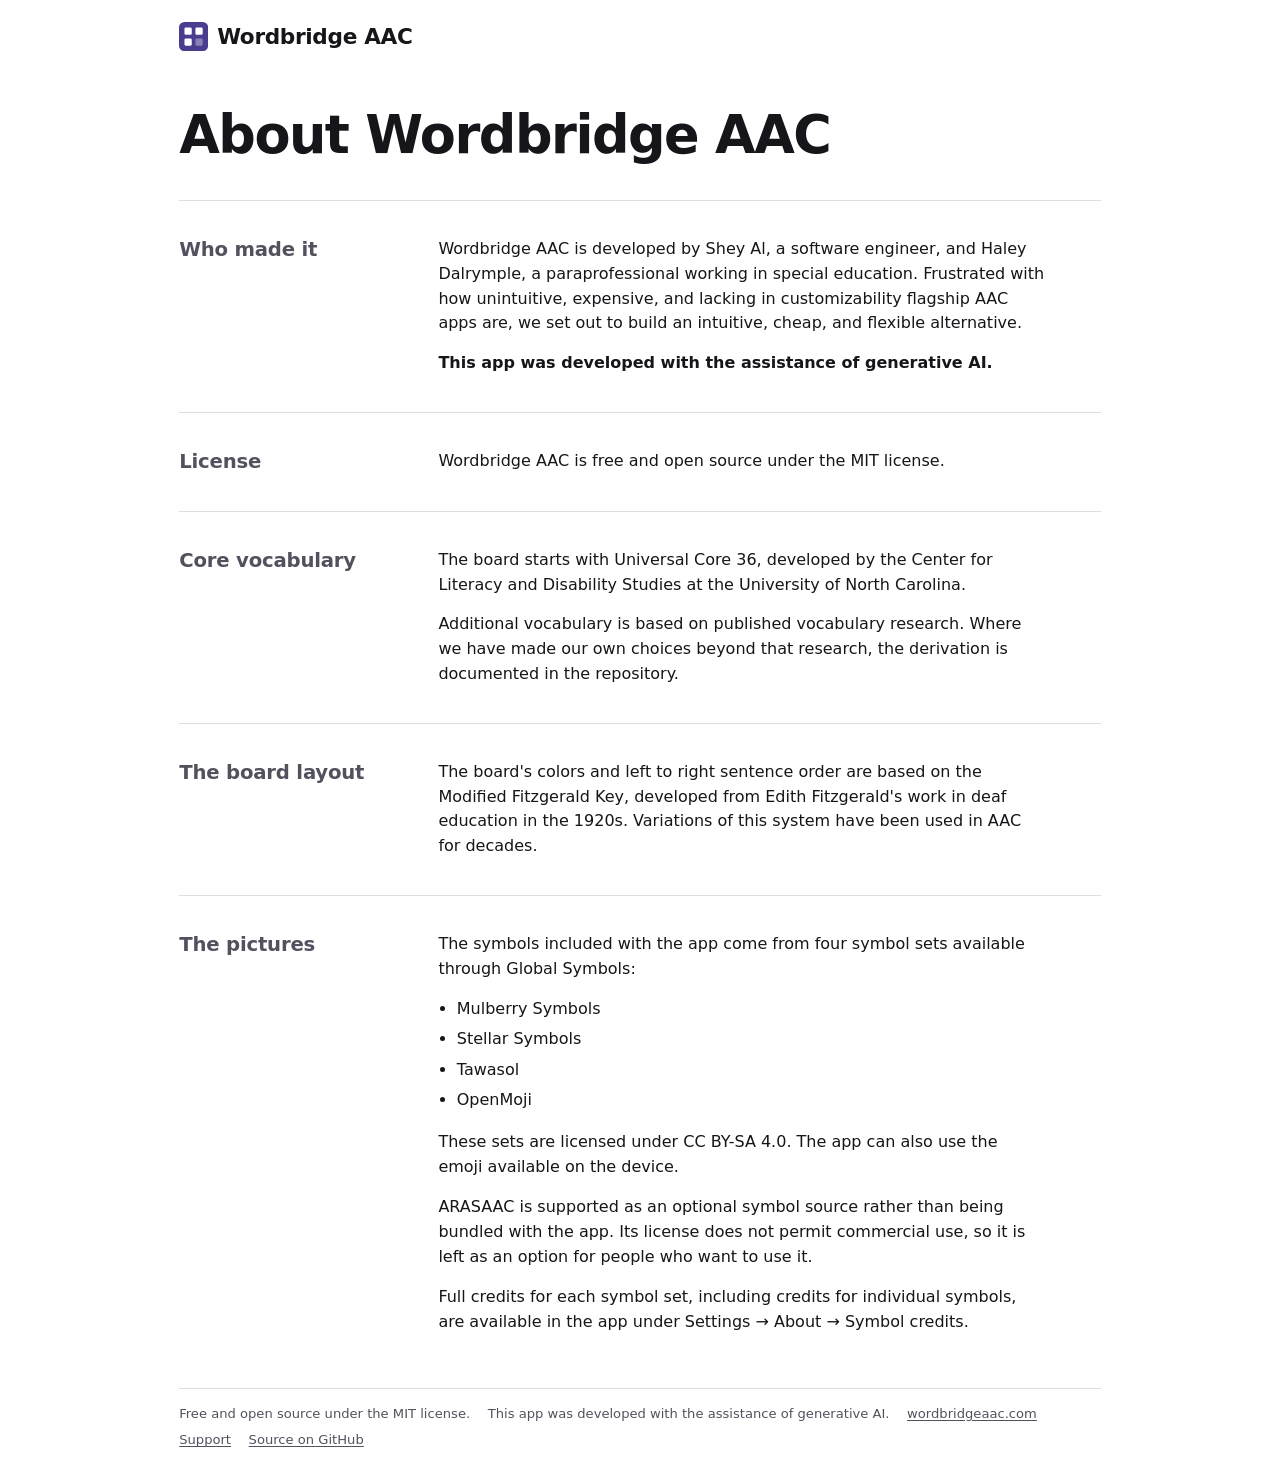
==== about.html @ fd73cfbd "Gave the long pages a heading rail so they stop hugging the left edge" ====
<!DOCTYPE html>
<html lang="en">
<head>
<meta charset="utf-8">
<meta name="viewport" content="width=device-width, initial-scale=1">
<title>About Wordbridge AAC</title>
<meta name="description" content="Who made Wordbridge AAC, what it is built on, and what it may be used under.">
<meta name="color-scheme" content="light dark">
<meta name="theme-color" content="#ffffff" media="(prefers-color-scheme: light)">
<meta name="theme-color" content="#101014" media="(prefers-color-scheme: dark)">

<meta property="og:type" content="website">
<meta property="og:title" content="About Wordbridge AAC">
<meta property="og:description" content="Who made Wordbridge AAC, what it is built on, and what it may be used under.">
<meta property="og:url" content="https://wordbridgeaac.com/about">

<link rel="icon" href="data:image/svg+xml,%3Csvg xmlns='http://www.w3.org/2000/svg' viewBox='0 0 32 32'%3E%3Crect width='32' height='32' rx='6' fill='%234a3d8f'/%3E%3Cg fill='%23fff'%3E%3Crect x='6' y='6' width='8' height='8' rx='1.5'/%3E%3Crect x='18' y='6' width='8' height='8' rx='1.5'/%3E%3Crect x='6' y='18' width='8' height='8' rx='1.5'/%3E%3Crect x='18' y='18' width='8' height='8' rx='1.5' fill-opacity='.35'/%3E%3C/g%3E%3C/svg%3E">

<link rel="stylesheet" href="site.css">
</head>
<body>

<a class="skip" href="#main">Skip to content</a>

<div class="page document">

  <header class="masthead">
    <a class="mark" href="/">
      <svg viewBox="0 0 32 32" role="img" aria-hidden="true" focusable="false">
        <rect width="32" height="32" rx="6" style="fill: var(--accent)"/>
        <g fill="#fff">
          <rect x="6" y="6" width="8" height="8" rx="1.5"/>
          <rect x="18" y="6" width="8" height="8" rx="1.5"/>
          <rect x="6" y="18" width="8" height="8" rx="1.5"/>
          <rect x="18" y="18" width="8" height="8" rx="1.5" fill-opacity=".35"/>
        </g>
      </svg>
      Wordbridge AAC
    </a>
  </header>

  <main class="prose" id="main">

    <h1>About Wordbridge AAC</h1>

    <section>
      <h2>Who made it</h2>
      <div>
        <p>Wordbridge AAC is developed by Shey Al, a software engineer, and Haley Dalrymple, a paraprofessional working in special education. Frustrated with how unintuitive, expensive, and lacking in customizability flagship AAC apps are, we set out to build an intuitive, cheap, and flexible alternative.</p>
        <p><strong>This app was developed with the assistance of generative AI.</strong></p>
      </div>
    </section>

    <section>
      <h2>License</h2>
      <div>
        <p>Wordbridge AAC is free and open source under the MIT license.</p>
      </div>
    </section>

    <section>
      <h2>Core vocabulary</h2>
      <div>
        <p>The board starts with Universal Core 36, developed by the Center for Literacy and Disability Studies at the University of North Carolina.</p>
        <p>Additional vocabulary is based on published vocabulary research. Where we have made our own choices beyond that research, the derivation is documented in the repository.</p>
      </div>
    </section>

    <section>
      <h2>The board layout</h2>
      <div>
        <p>The board's colors and left to right sentence order are based on the Modified Fitzgerald Key, developed from Edith Fitzgerald's work in deaf education in the 1920s. Variations of this system have been used in AAC for decades.</p>
      </div>
    </section>

    <section>
      <h2>The pictures</h2>
      <div>
        <p>The symbols included with the app come from four symbol sets available through Global Symbols:</p>
        <ul>
          <li>Mulberry Symbols</li>
          <li>Stellar Symbols</li>
          <li>Tawasol</li>
          <li>OpenMoji</li>
        </ul>
        <p>These sets are licensed under CC BY-SA 4.0. The app can also use the emoji available on the device.</p>
        <p>ARASAAC is supported as an optional symbol source rather than being bundled with the app. Its license does not permit commercial use, so it is left as an option for people who want to use it.</p>
        <p>Full credits for each symbol set, including credits for individual symbols, are available in the app under Settings → About → Symbol credits.</p>
      </div>
    </section>

  </main>

  <footer class="colophon">
    <p>Free and open source under the MIT license.</p>
    <p>This app was developed with the assistance of generative AI.</p>
    <p><a href="/">wordbridgeaac.com</a></p>
    <p><a href="/support">Support</a></p>
    <p><a href="https://github.com/sheyaln/wordbridge-flutter">Source on GitHub</a></p>
  </footer>

</div>

</body>
</html>
---- site.css ----
/* The shell every page shares: color, type, the masthead and the colophon.
   Kept in one file because four pages that are meant to look like one site
   drift apart the moment each carries its own copy of the tokens. Page
   specific layout stays inline in the page it belongs to. */

:root {
  --bg: #ffffff;
  --bg-alt: #f6f6f3;
  --fg: #16161a;
  --fg-muted: #52525e;
  --rule: #e0e0da;
  --accent: #4a3d8f;
  --shadow: 0 1px 2px rgba(20, 20, 30, .06), 0 18px 48px rgba(20, 20, 30, .14);
}

@media (prefers-color-scheme: dark) {
  :root {
    --bg: #101014;
    --bg-alt: #191920;
    --fg: #ececee;
    --fg-muted: #a8a8b4;
    --rule: #2c2c35;
    --accent: #b3a6ff;
    --shadow: 0 1px 2px rgba(0, 0, 0, .5), 0 18px 48px rgba(0, 0, 0, .55);
  }
}

*, *::before, *::after { box-sizing: border-box; }

html { -webkit-text-size-adjust: 100%; }

body {
  margin: 0;
  background: var(--bg);
  color: var(--fg);
  font-family: system-ui, -apple-system, "Segoe UI", Roboto, "Helvetica Neue", Arial, sans-serif;
  line-height: 1.55;
  text-rendering: optimizeLegibility;
}

.skip {
  position: absolute;
  left: -9999px;
  top: 0;
  padding: .6rem 1rem;
  background: var(--accent);
  color: #fff;
  z-index: 10;
}
.skip:focus { left: .5rem; top: .5rem; }

.page {
  min-height: 100dvh;
  display: flex;
  flex-direction: column;
  padding: clamp(1rem, 2.2vh, 2rem) clamp(1.25rem, 4vw, 3.5rem);
  gap: clamp(.75rem, 2vh, 1.75rem);
}

.masthead {
  display: flex;
  align-items: baseline;
  gap: .6rem;
  flex: none;
}

.mark {
  display: inline-flex;
  align-items: center;
  gap: .55rem;
  font-size: clamp(1.05rem, .95rem + .5vw, 1.35rem);
  font-weight: 640;
  letter-spacing: -.015em;
  color: inherit;
  text-decoration: none;
}

a.mark:hover { color: var(--accent); }
a.mark:focus-visible { outline: 2px solid var(--accent); outline-offset: 4px; border-radius: 4px; }
.mark svg { width: 1.35em; height: 1.35em; flex: none; }

h1 {
  margin: 0 0 clamp(.6rem, 1.6vh, 1rem);
  font-size: clamp(1.9rem, 1.2rem + 2.6vw, 3.4rem);
  line-height: 1.08;
  letter-spacing: -.028em;
  font-weight: 680;
  text-wrap: balance;
}

.lead {
  margin: 0;
  font-size: clamp(1rem, .95rem + .35vw, 1.2rem);
  color: var(--fg-muted);
  max-width: 34rem;
  text-wrap: pretty;
}

/* A page that is read rather than scanned. The masthead, the text and the
   colophon share one measure so nothing floats against an edge on a wide
   screen. */
.page.document {
  width: 100%;
  max-width: 64rem;
  margin-inline: auto;
}

.prose {
  flex: 1 1 auto;
  width: 100%;
  padding: clamp(1.25rem, 4vh, 2.5rem) 0;
}

.prose h1 { max-width: 20ch; }

.prose > .lead { margin-bottom: clamp(1.5rem, 3.5vh, 2.25rem); }

/* Each section is its own heading and its own text. Wide enough, the heading
   moves into a rail beside the text and stays there while that section is
   read: the width gets used for orientation instead of being left empty, and
   the text keeps a measure somebody can actually read. */
.prose section {
  display: grid;
  gap: .35rem;
  margin-top: clamp(1.6rem, 4vh, 2.6rem);
  padding-top: clamp(1.6rem, 4vh, 2.6rem);
  border-top: 1px solid var(--rule);
}

@media (min-width: 56rem) {
  .prose section {
    grid-template-columns: minmax(0, 13rem) minmax(0, 38rem);
    column-gap: clamp(2rem, 4vw, 3.5rem);
    align-items: start;
  }

  .prose section h2 {
    position: sticky;
    top: clamp(1rem, 3vh, 2rem);
  }
}

.prose h2 {
  margin: 0;
  font-size: clamp(1.05rem, .95rem + .35vw, 1.25rem);
  font-weight: 660;
  letter-spacing: -.01em;
  line-height: 1.3;
  text-wrap: balance;
  color: var(--fg-muted);
}

.prose h3 {
  margin: clamp(1.2rem, 2.5vh, 1.6rem) 0 .4rem;
  font-size: 1rem;
  font-weight: 640;
  letter-spacing: -.005em;
}

.prose h3:first-child { margin-top: 0; }

.prose p, .prose li { text-wrap: pretty; }
.prose p { margin: 0 0 .95rem; }
.prose section > div > :last-child { margin-bottom: 0; }

.prose ul {
  margin: 0 0 1.1rem;
  padding-left: 1.15rem;
  display: flex;
  flex-direction: column;
  gap: .35rem;
}

.prose strong { font-weight: 640; }

.prose a { color: var(--accent); text-underline-offset: 2px; }
.prose a:focus-visible { outline: 2px solid var(--accent); outline-offset: 2px; border-radius: 3px; }

/* The dated line at the top of a policy, and anything else that is a fact
   about the document rather than part of it. */
.stamp {
  margin: 0 0 clamp(1.5rem, 3.5vh, 2.25rem);
  padding-bottom: .8rem;
  border-bottom: 1px solid var(--rule);
  font-size: .82rem;
  color: var(--fg-muted);
}

.colophon {
  flex: none;
  display: flex;
  flex-wrap: wrap;
  gap: .4rem 1.1rem;
  align-items: baseline;
  padding-top: clamp(.6rem, 1.6vh, 1.1rem);
  border-top: 1px solid var(--rule);
  font-size: .82rem;
  color: var(--fg-muted);
}

.colophon p { margin: 0; }
.colophon a { color: inherit; text-underline-offset: 2px; }
.colophon a:hover { color: var(--fg); }
.colophon a:focus-visible { outline: 2px solid var(--accent); outline-offset: 2px; }
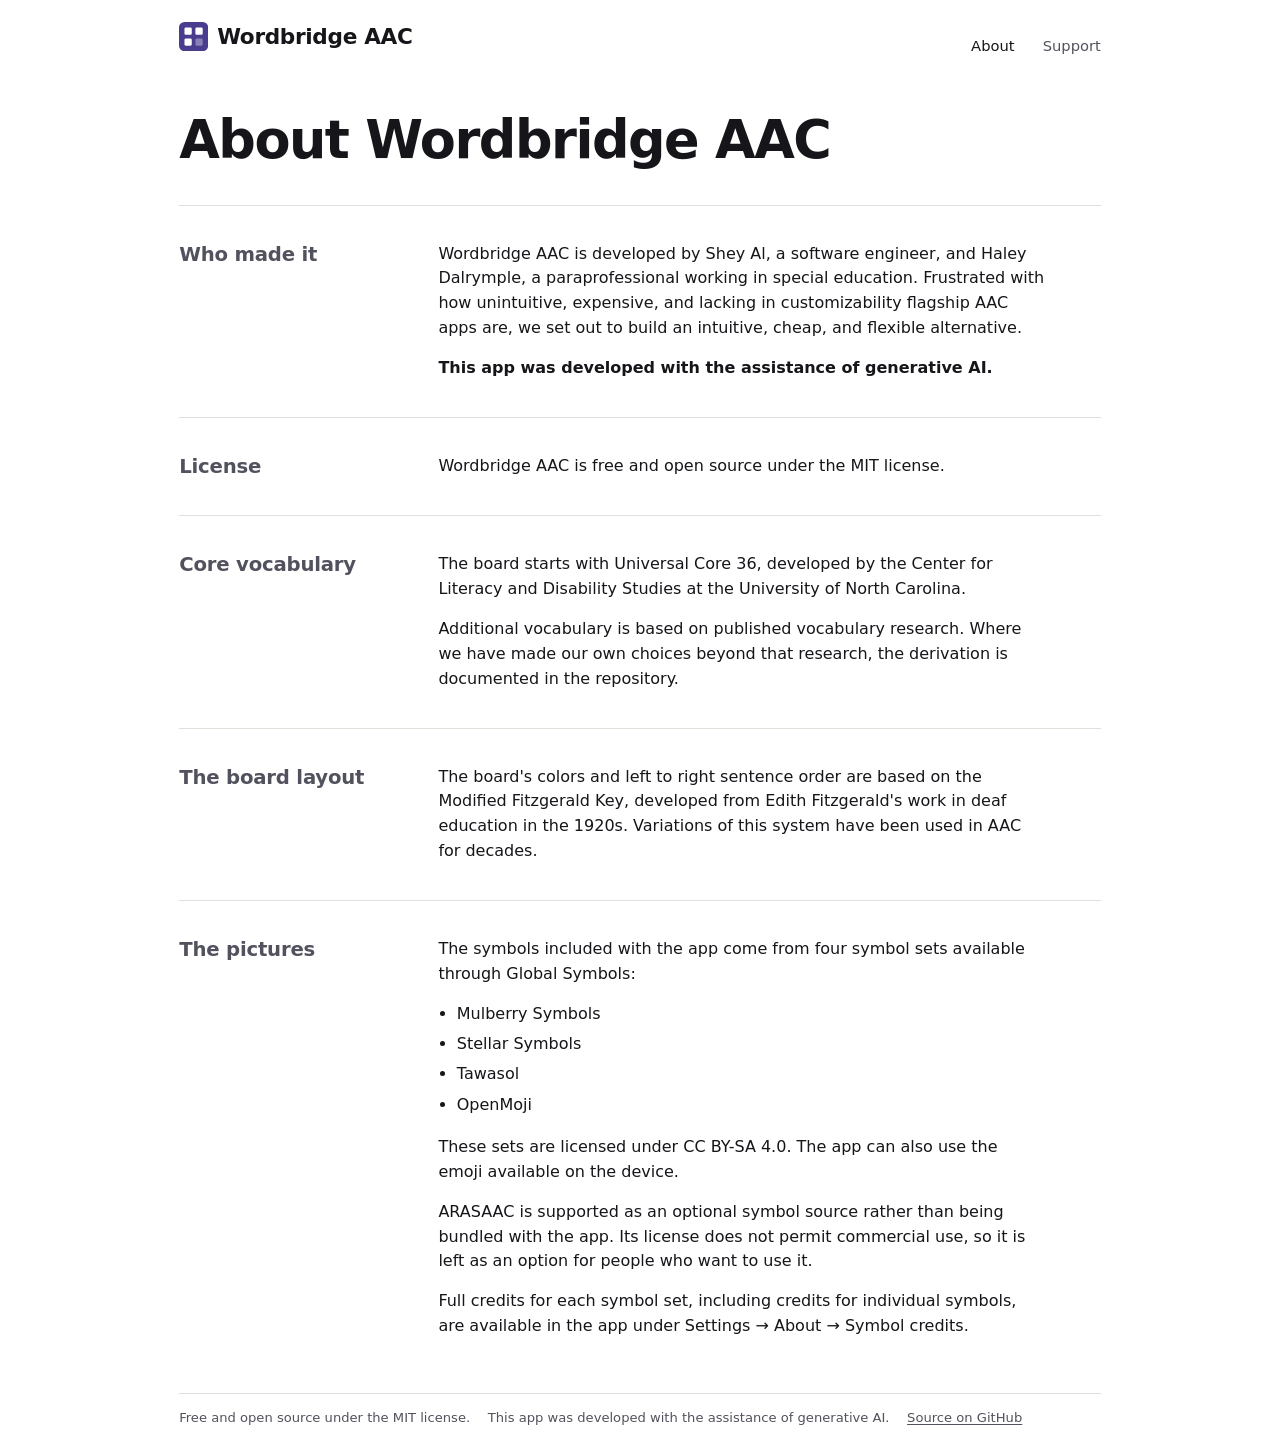
==== commit dc0fdc55: "Moved the site links into a top nav and rewrote the homepage pitch" ====
--- a/about.html
+++ b/about.html
@@ -37,6 +37,10 @@
       </svg>
       Wordbridge AAC
     </a>
+    <nav class="nav" aria-label="Site">
+      <a href="/about" aria-current="page">About</a>
+      <a href="/support">Support</a>
+    </nav>
   </header>
 
   <main class="prose" id="main">
@@ -94,8 +98,6 @@
   <footer class="colophon">
     <p>Free and open source under the MIT license.</p>
     <p>This app was developed with the assistance of generative AI.</p>
-    <p><a href="/">wordbridgeaac.com</a></p>
-    <p><a href="/support">Support</a></p>
     <p><a href="https://github.com/sheyaln/wordbridge-flutter">Source on GitHub</a></p>
   </footer>
 
--- a/site.css
+++ b/site.css
@@ -59,9 +59,32 @@
 
 .masthead {
   display: flex;
+  flex-wrap: wrap;
   align-items: baseline;
-  gap: .6rem;
+  justify-content: space-between;
+  gap: .5rem 1.5rem;
   flex: none;
+}
+
+.nav {
+  display: flex;
+  flex-wrap: wrap;
+  gap: clamp(1rem, 2.5vw, 1.75rem);
+  font-size: .92rem;
+}
+
+.nav a {
+  color: var(--fg-muted);
+  text-decoration: none;
+  text-underline-offset: 3px;
+}
+
+.nav a:hover { color: var(--fg); text-decoration: underline; }
+.nav a[aria-current="page"] { color: var(--fg); }
+.nav a:focus-visible {
+  outline: 2px solid var(--accent);
+  outline-offset: 3px;
+  border-radius: 3px;
 }
 
 .mark {
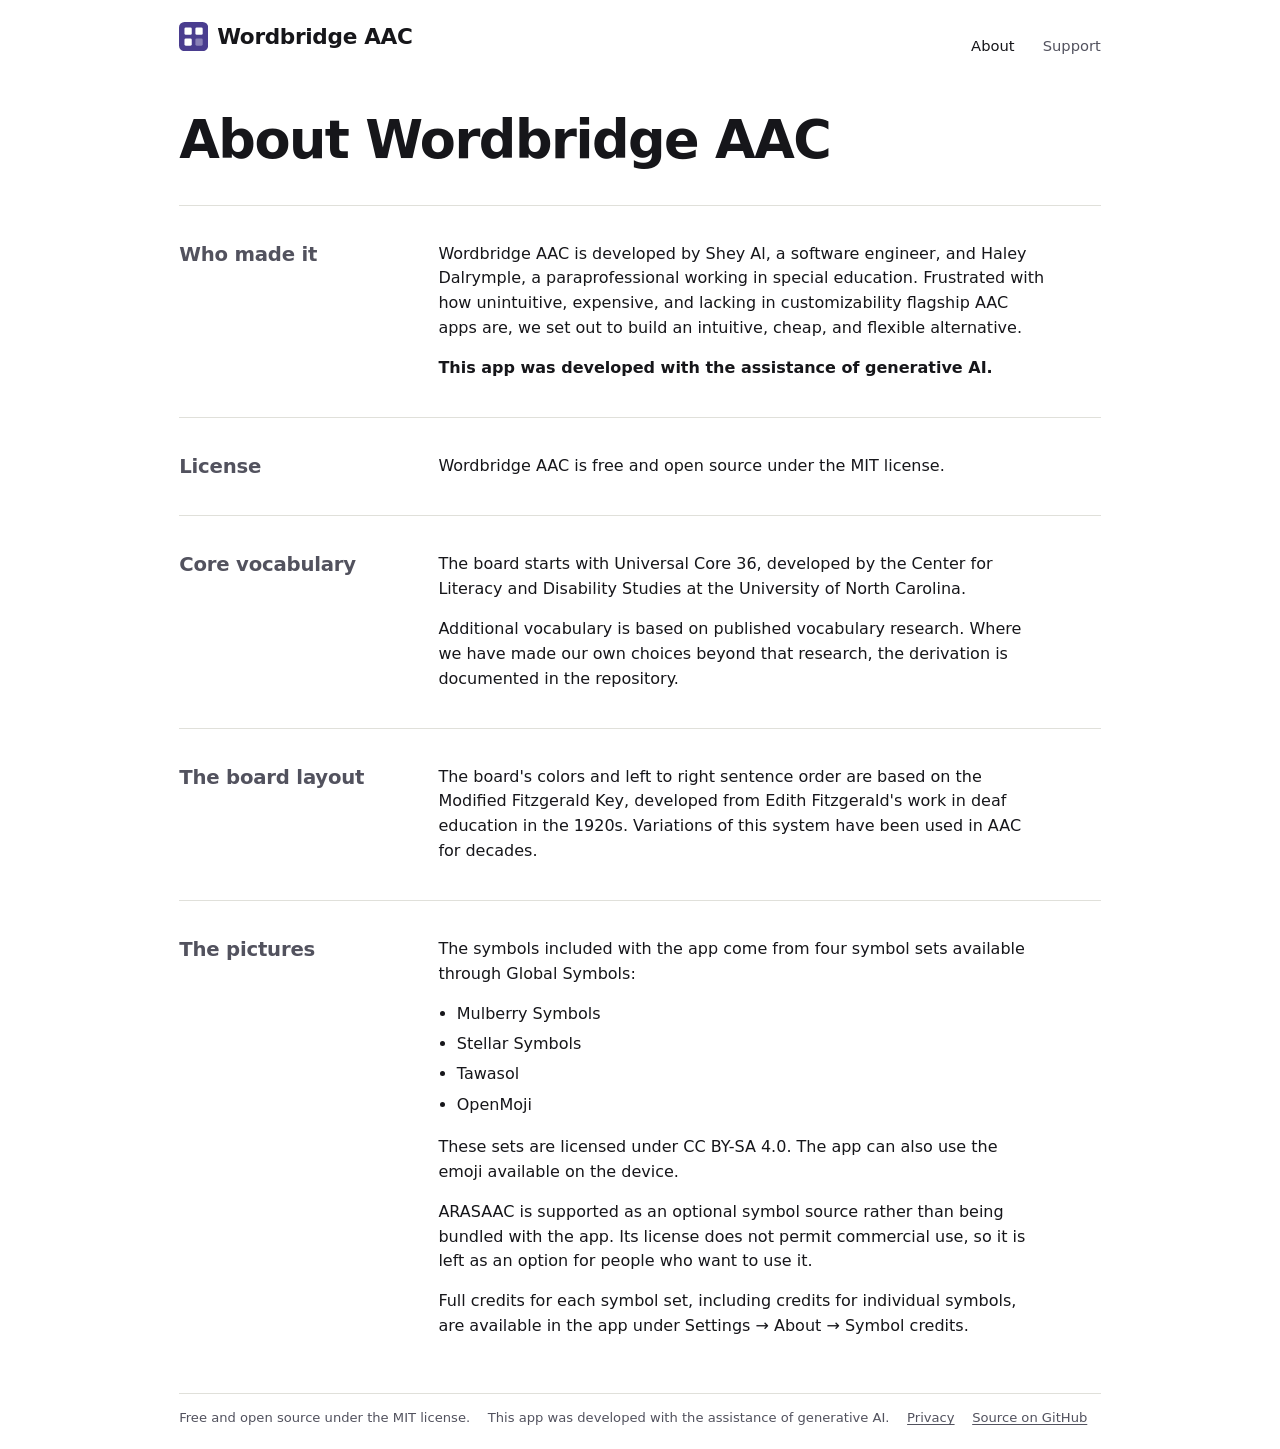
==== commit 5f57950c: "Published the privacy policy" ====
--- a/about.html
+++ b/about.html
@@ -98,6 +98,7 @@
   <footer class="colophon">
     <p>Free and open source under the MIT license.</p>
     <p>This app was developed with the assistance of generative AI.</p>
+    <p><a href="/privacy">Privacy</a></p>
     <p><a href="https://github.com/sheyaln/wordbridge-flutter">Source on GitHub</a></p>
   </footer>
 
--- a/site.css
+++ b/site.css
@@ -138,6 +138,10 @@
 
 .prose > .lead { margin-bottom: clamp(1.5rem, 3.5vh, 2.25rem); }
 
+/* Anything standing outside a section keeps the same measure the rail's
+   text column has, or an intro runs the full width while the body does not. */
+.prose > p { max-width: 38rem; }
+
 /* Each section is its own heading and its own text. Wide enough, the heading
    moves into a rail beside the text and stays there while that section is
    read: the width gets used for orientation instead of being left empty, and
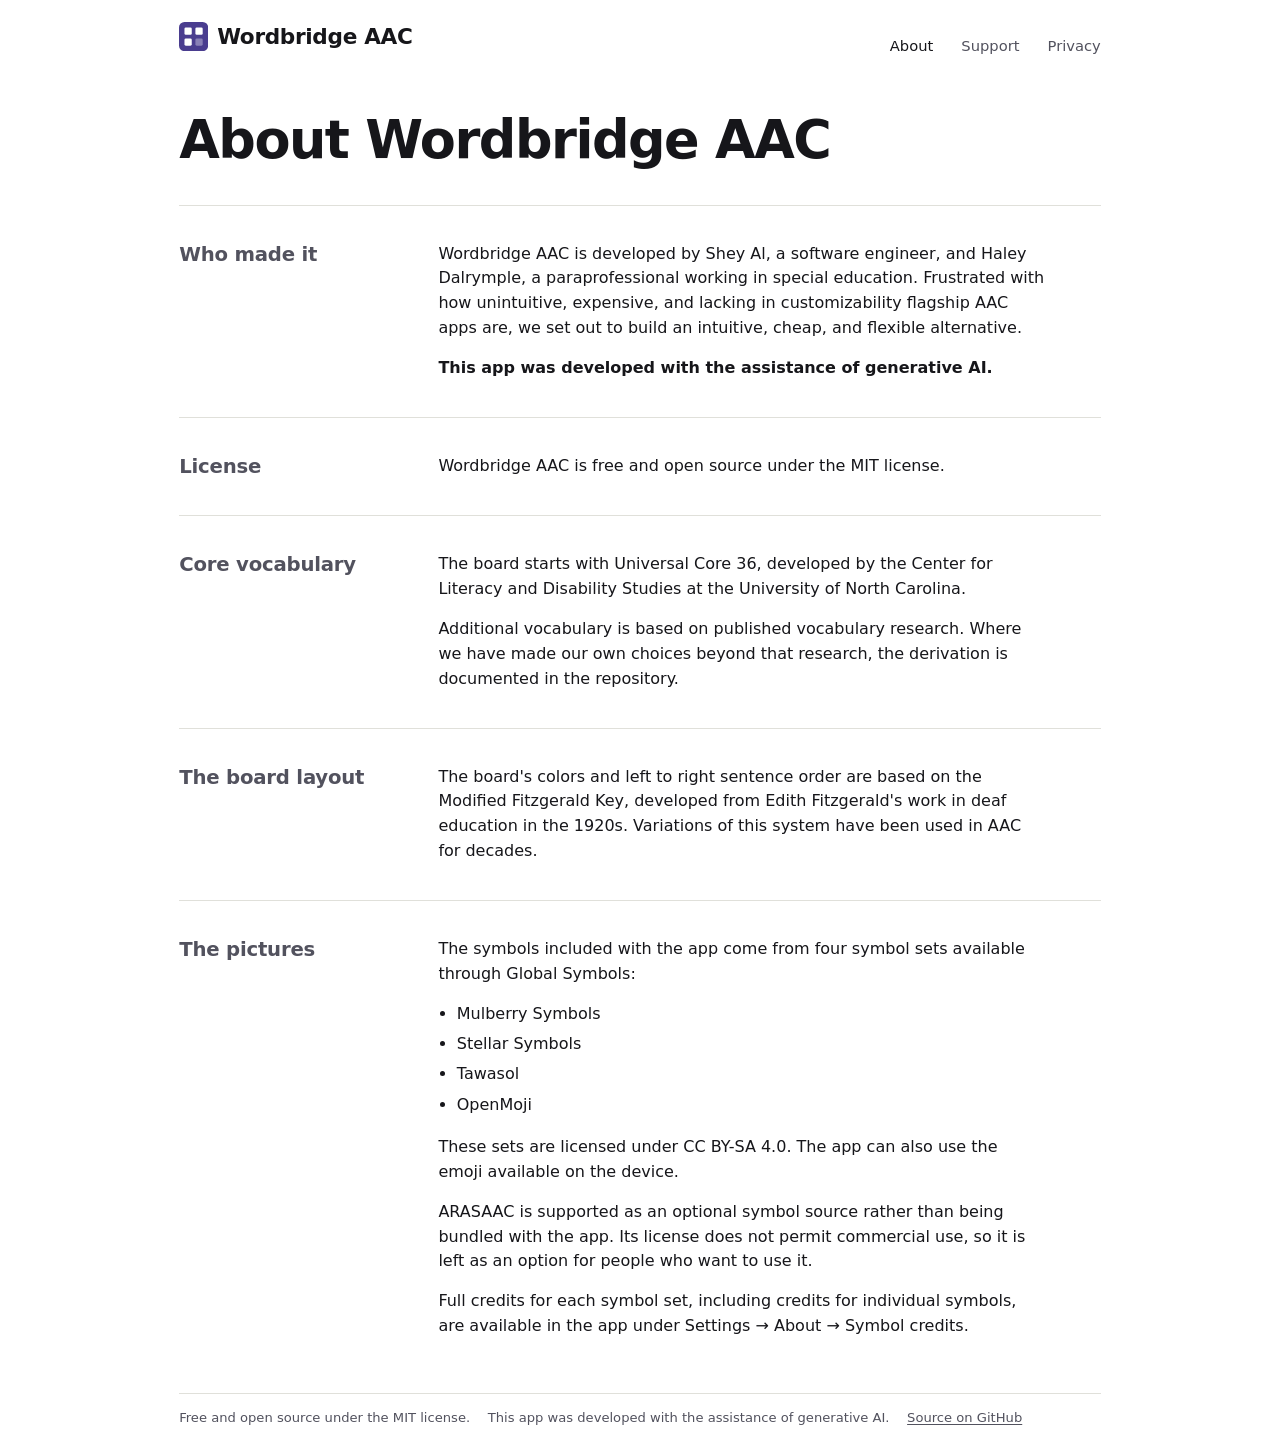
==== commit c3cd1518: "Put the privacy policy in the top nav" ====
--- a/about.html
+++ b/about.html
@@ -40,6 +40,7 @@
     <nav class="nav" aria-label="Site">
       <a href="/about" aria-current="page">About</a>
       <a href="/support">Support</a>
+      <a href="/privacy">Privacy</a>
     </nav>
   </header>
 
@@ -98,7 +99,6 @@
   <footer class="colophon">
     <p>Free and open source under the MIT license.</p>
     <p>This app was developed with the assistance of generative AI.</p>
-    <p><a href="/privacy">Privacy</a></p>
     <p><a href="https://github.com/sheyaln/wordbridge-flutter">Source on GitHub</a></p>
   </footer>
 
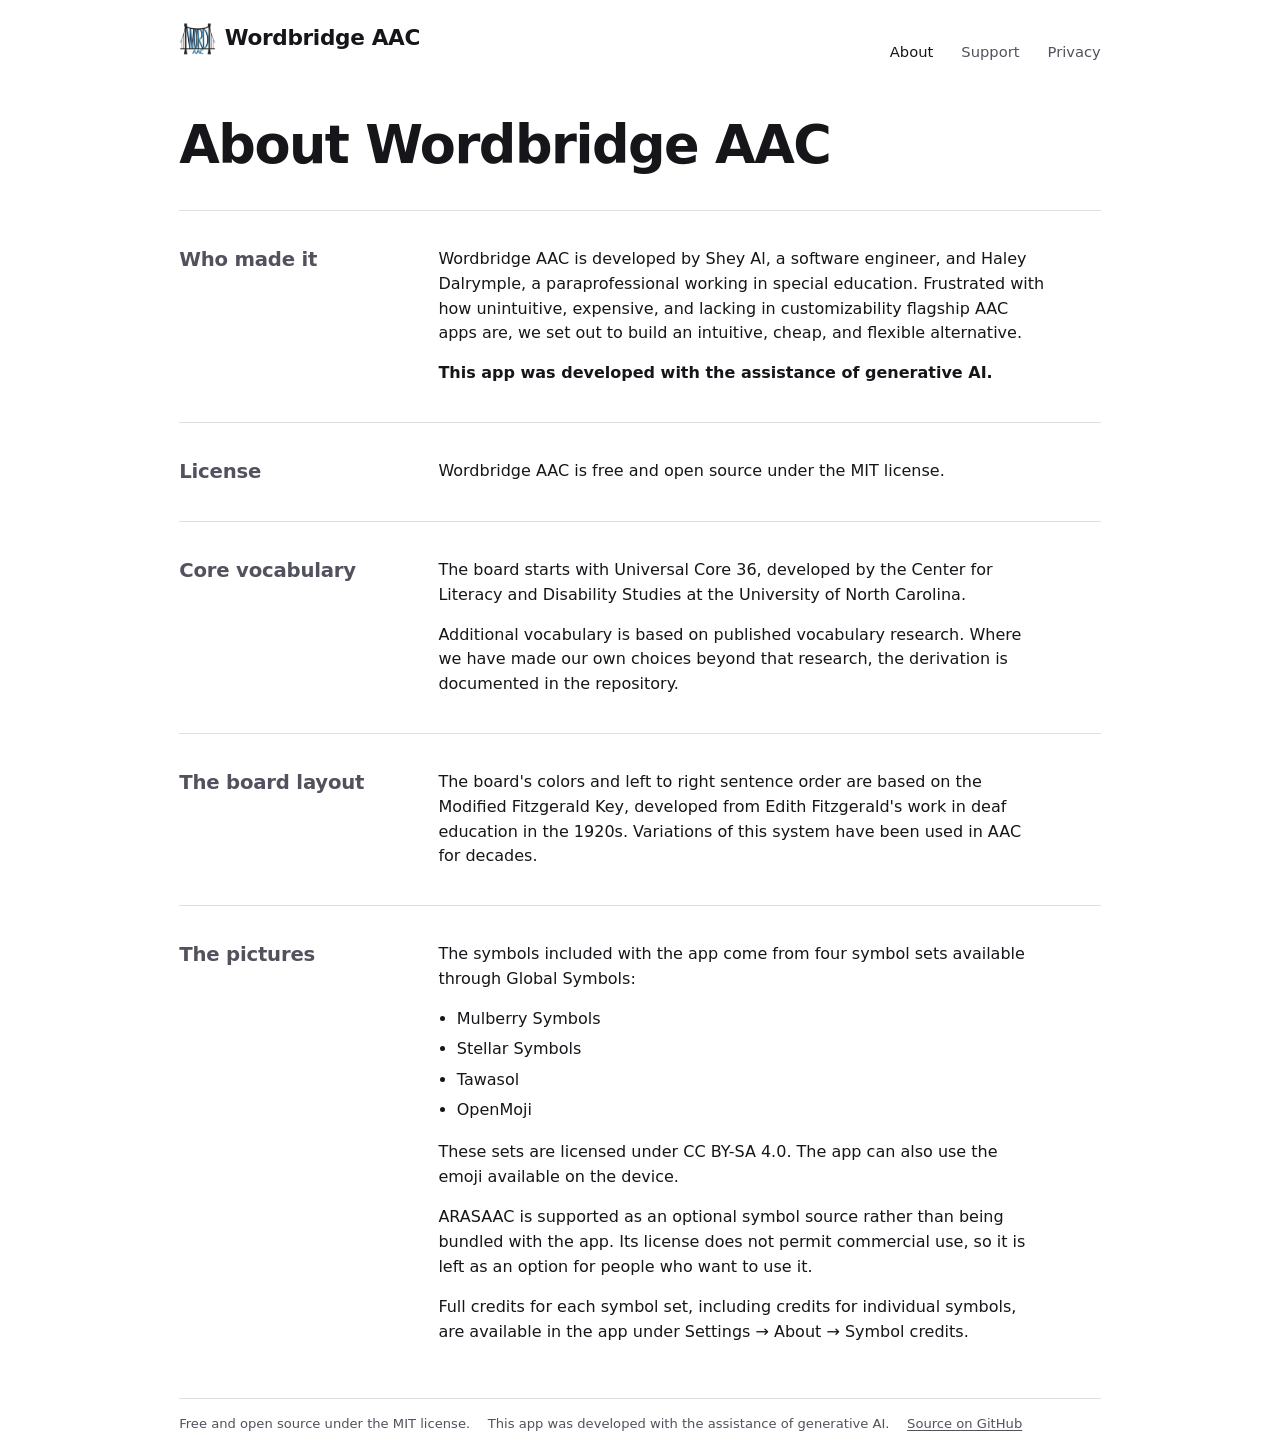
==== commit 87222e25: "Put the bridge logo in the masthead" ====
--- a/about.html
+++ b/about.html
@@ -14,7 +14,8 @@
 <meta property="og:description" content="Who made Wordbridge AAC, what it is built on, and what it may be used under.">
 <meta property="og:url" content="https://wordbridgeaac.com/about">
 
-<link rel="icon" href="data:image/svg+xml,%3Csvg xmlns='http://www.w3.org/2000/svg' viewBox='0 0 32 32'%3E%3Crect width='32' height='32' rx='6' fill='%234a3d8f'/%3E%3Cg fill='%23fff'%3E%3Crect x='6' y='6' width='8' height='8' rx='1.5'/%3E%3Crect x='18' y='6' width='8' height='8' rx='1.5'/%3E%3Crect x='6' y='18' width='8' height='8' rx='1.5'/%3E%3Crect x='18' y='18' width='8' height='8' rx='1.5' fill-opacity='.35'/%3E%3C/g%3E%3C/svg%3E">
+<link rel="icon" href="/favicon.png" type="image/png" sizes="any">
+<link rel="apple-touch-icon" href="/icon-180.png">
 
 <link rel="stylesheet" href="site.css">
 </head>
@@ -26,15 +27,7 @@
 
   <header class="masthead">
     <a class="mark" href="/">
-      <svg viewBox="0 0 32 32" role="img" aria-hidden="true" focusable="false">
-        <rect width="32" height="32" rx="6" style="fill: var(--accent)"/>
-        <g fill="#fff">
-          <rect x="6" y="6" width="8" height="8" rx="1.5"/>
-          <rect x="18" y="6" width="8" height="8" rx="1.5"/>
-          <rect x="6" y="18" width="8" height="8" rx="1.5"/>
-          <rect x="18" y="18" width="8" height="8" rx="1.5" fill-opacity=".35"/>
-        </g>
-      </svg>
+      <img src="/icon-180.png" alt="" width="180" height="180" decoding="async">
       Wordbridge AAC
     </a>
     <nav class="nav" aria-label="Site">
--- a/site.css
+++ b/site.css
@@ -100,7 +100,16 @@
 
 a.mark:hover { color: var(--accent); }
 a.mark:focus-visible { outline: 2px solid var(--accent); outline-offset: 4px; border-radius: 4px; }
-.mark svg { width: 1.35em; height: 1.35em; flex: none; }
+/* The logo is black and blue on transparent, which vanishes on a dark
+   ground, so it sits on a white chip in both themes — the same white the
+   app icon is composited onto. */
+.mark img {
+  width: 1.7em;
+  height: 1.7em;
+  flex: none;
+  background: #fff;
+  border-radius: 22%;
+}
 
 h1 {
   margin: 0 0 clamp(.6rem, 1.6vh, 1rem);
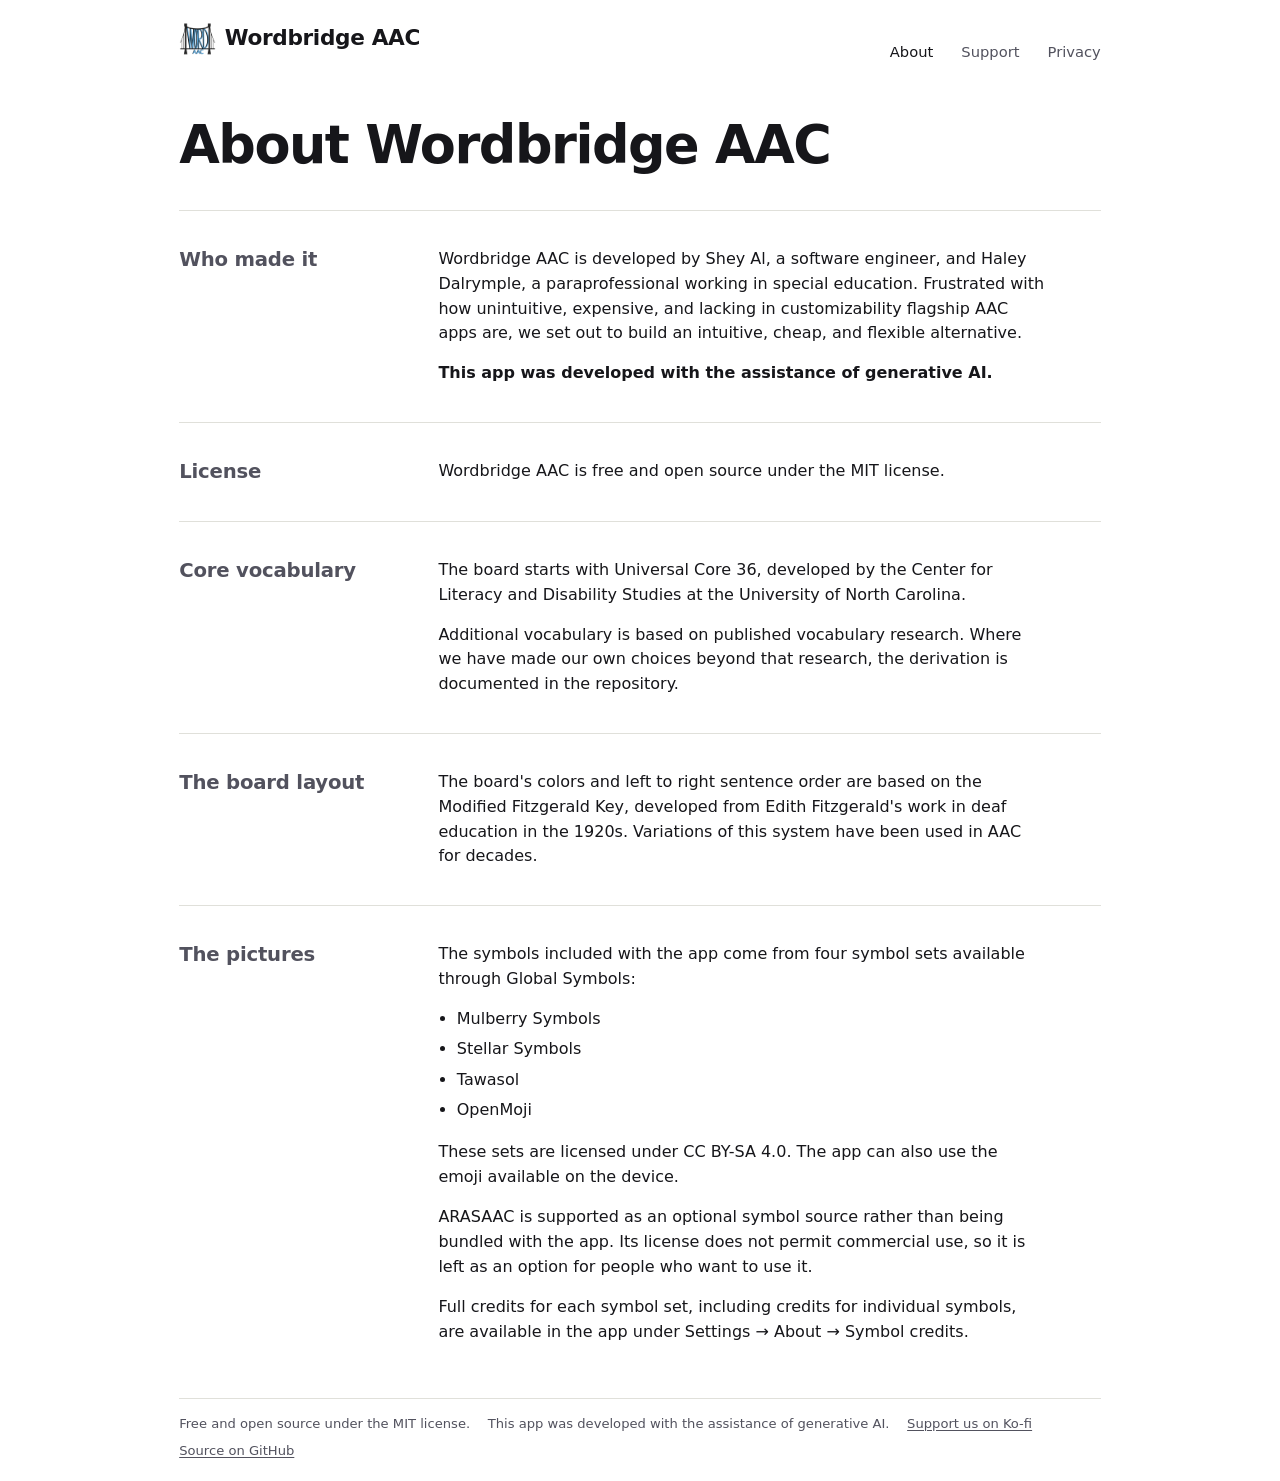
==== commit 069cde99: "Replaced the floating Ko-fi overlay with a Support Us button in the layout" ====
--- a/about.html
+++ b/about.html
@@ -92,6 +92,7 @@
   <footer class="colophon">
     <p>Free and open source under the MIT license.</p>
     <p>This app was developed with the assistance of generative AI.</p>
+    <p><a href="https://ko-fi.com/wordbridgeaac">Support us on Ko-fi</a></p>
     <p><a href="https://github.com/sheyaln/wordbridge-flutter">Source on GitHub</a></p>
   </footer>
 
--- a/site.css
+++ b/site.css
@@ -238,3 +238,19 @@
 .colophon a { color: inherit; text-underline-offset: 2px; }
 .colophon a:hover { color: var(--fg); }
 .colophon a:focus-visible { outline: 2px solid var(--accent); outline-offset: 2px; }
+
+/* Ko-fi injects its floating button inside an iframe, and the iframe element's
+   own background is white — a rectangle painted over whatever the button
+   happens to sit on, which here is the colophon. The button inside it is
+   already the color it was configured with; only its backdrop is wrong.
+   `!important` because the widget sets these inline. */
+.floatingchat-container-wrap,
+.floatingchat-container-wrap-mobi,
+.floating-chat-kofi-popup-iframe,
+.floating-chat-kofi-popup-iframe-mobi,
+#kofi-widget-overlay,
+iframe[src*="ko-fi"] {
+  background: transparent !important;
+  background-color: transparent !important;
+  color-scheme: normal;
+}
